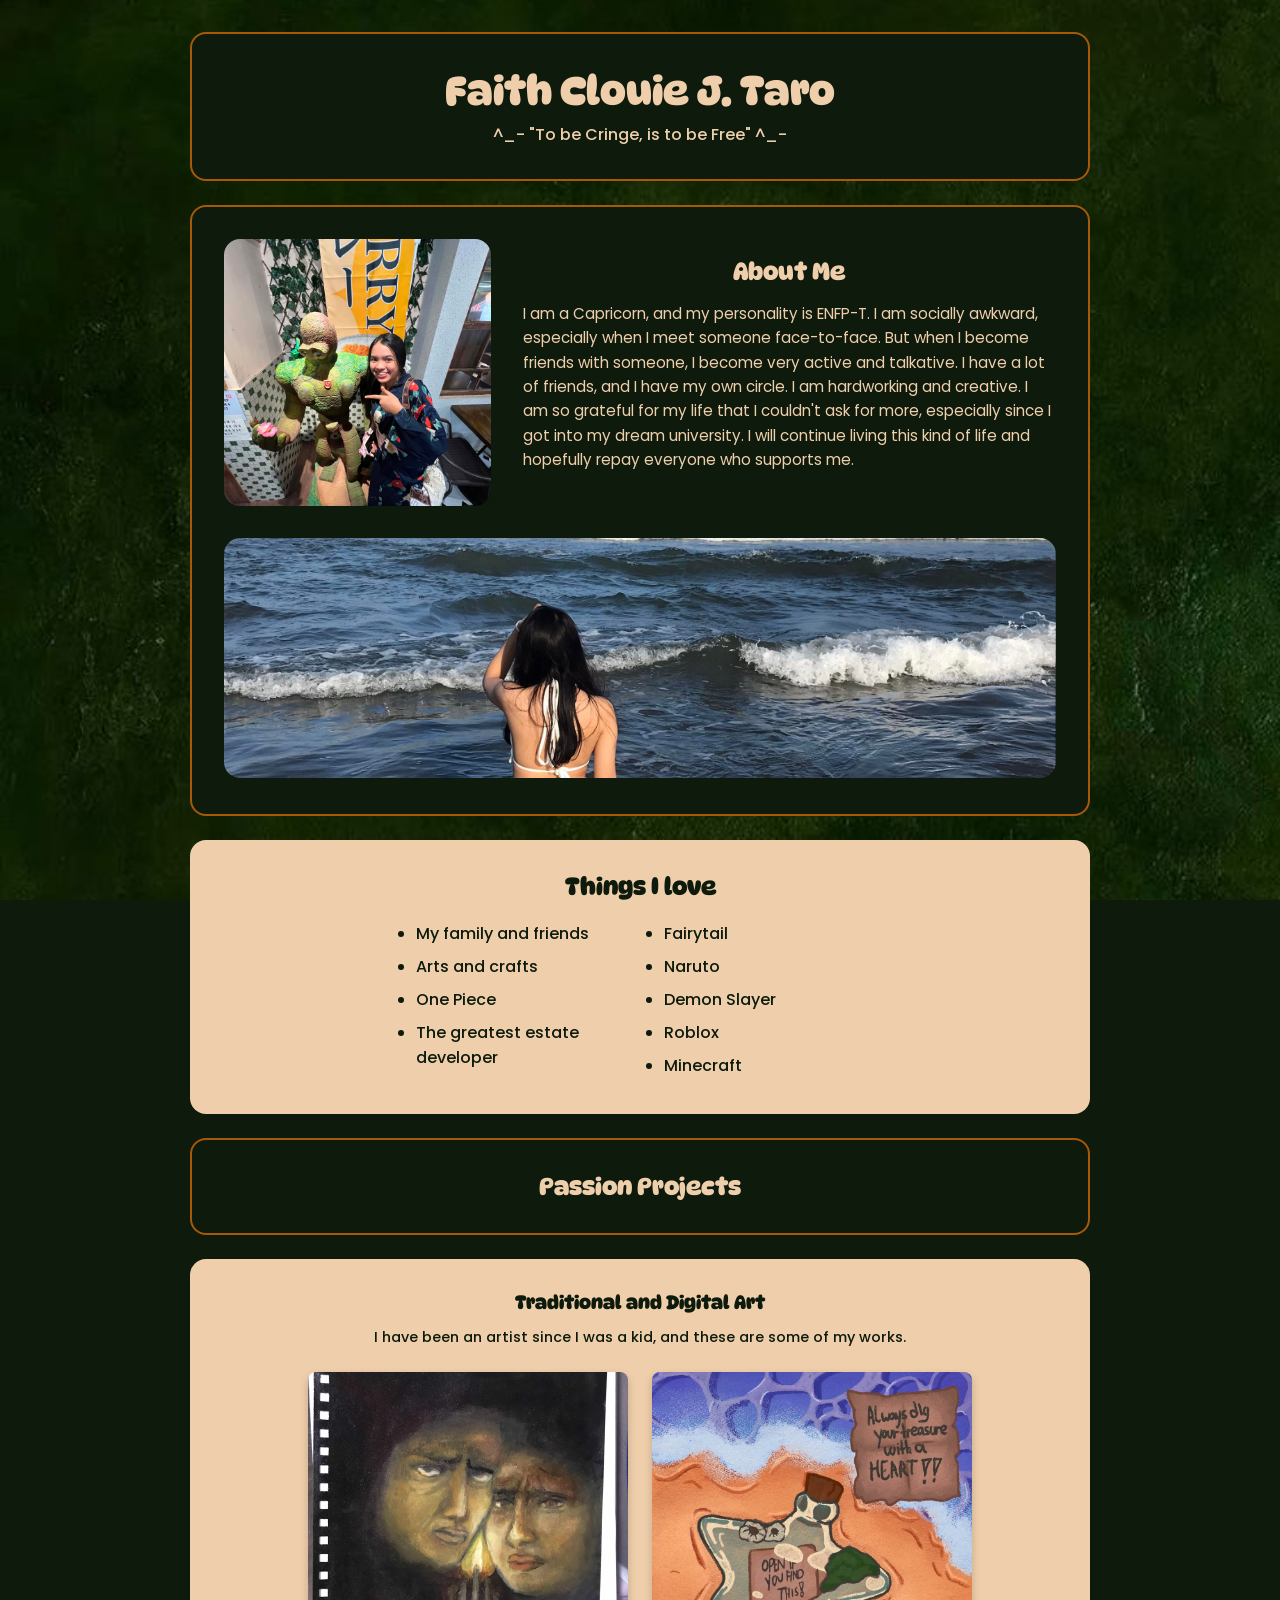
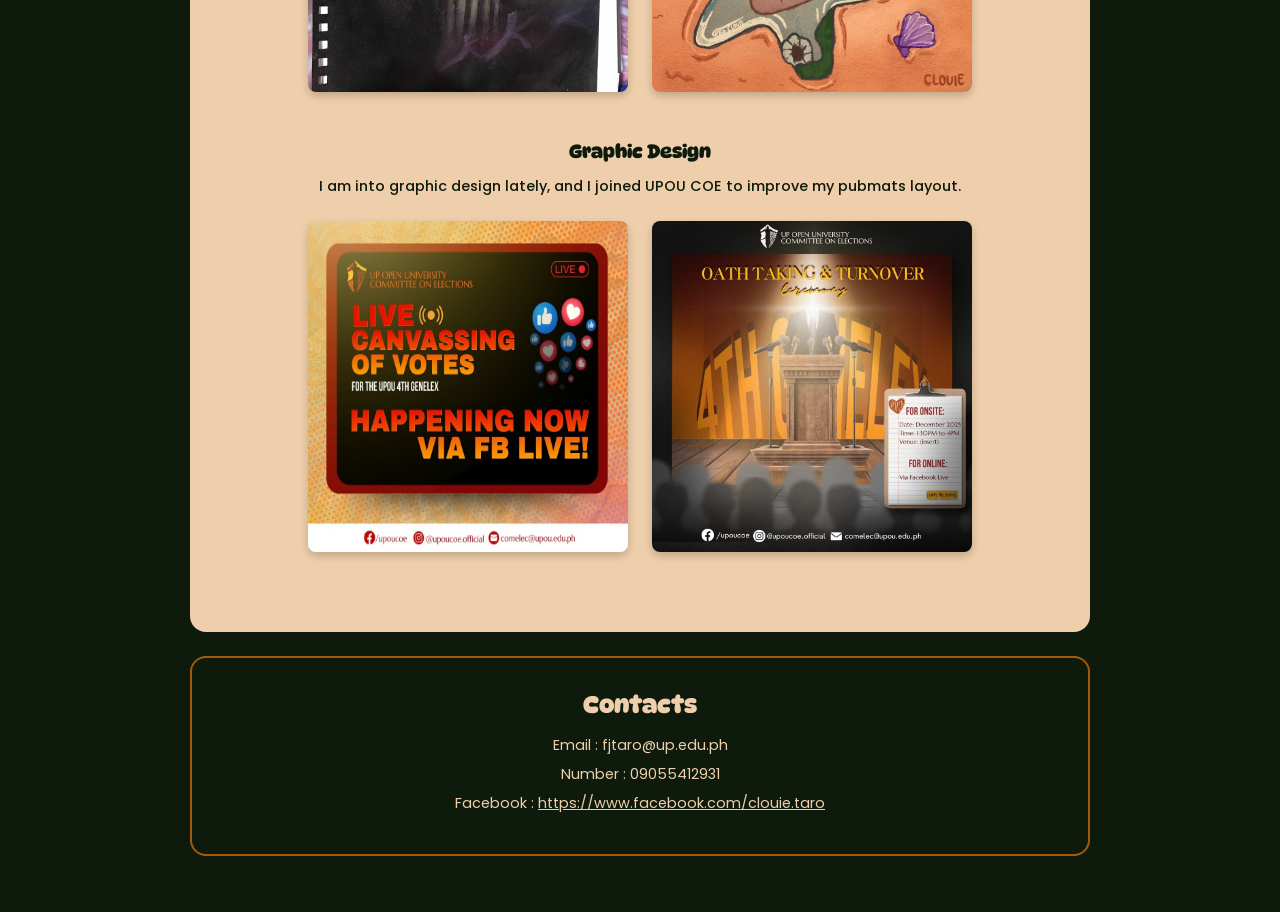
==== Taro_webpage.html @ 1fdd4182 "Rename Taro_webpage (Final Proj).html to Taro_webpage.html" ====
<!DOCTYPE html>
<html lang="en">

<head>
    <meta charset="UTF-8">
    <meta name="viewport" content="width=device-width, initial-scale=1.0">
    <title>Clouie's Profile</title>
    <link rel="preconnect" href="https://fonts.googleapis.com">
    <link rel="preconnect" href="https://fonts.gstatic.com" crossorigin>
    <link href="https://fonts.googleapis.com/css2?family=DynaPuff:wght@400..700&family=Poppins:ital,wght@0,100..900;1,100..900&display=swap" rel="stylesheet">
    <link rel="stylesheet" href="ClouieStyle.css"> 
</head>

<body>
    <header class="header-box"> 
        <h1>Faith Clouie J. Taro</h1>
        <p> ^_- "To be Cringe, is to be Free" ^_- </p>
    </header>

    <main>
    <section class="about-me-box">
            <div class="about-me-img-container">
                <div class="picture-img-container">
                    <img src="img/Clouie-pfp.jpg" alt="Clouie Pfp">
                </div>
                <div class="info-box">
                    <h2>About Me</h2>
                    <p>I am a Capricorn, and my personality is ENFP-T. I am socially awkward, especially when I meet someone face-to-face. But when I become friends with someone, I become very active and talkative. I have a lot of friends, and I have my own circle. I am hardworking and creative. I am so grateful for my life that I couldn't ask for more, especially since I got into my dream university. I will continue living this kind of life and hopefully repay everyone who supports me.</p>
                </div>
            </div>
            <div class="cover-img-container">
                <img src="img/Clouie-cover.jpg" alt="Clouie Cover">
            </div>
        </section>

        <section class="things-i-love-box">
            <h2>Things I love</h2>
            <ul class="two-column-list">
                <li>My family and friends</li>
                <li>Arts and crafts</li>
                <li>One Piece</li>
                <li>The greatest estate developer</li>
                <li>Fairytail</li>
                <li>Naruto</li>
                <li>Demon Slayer</li>
                <li>Roblox</li>
                <li>Minecraft</li>
            </ul>
        </section>

        <section class="projects-title-box">
            <h2>Passion Projects</h2>
        </section>

        <section class="projects-content-box">
            <div class="project-section">
                <h3>Traditional and Digital Art</h3>
                <p>I have been an artist since I was a kid, and these are some of my works.</p>
                <div class="project-img-container">
                    <img src="img/TradPainting1.jpg" alt="Traditional Painting">
                    <img src="img/DigitalArt1.jpg" alt="Digital Art">
                </div>
            </div>
            <div class="project-section">
                <h3>Graphic Design</h3>
                <p>I am into graphic design lately, and I joined UPOU COE to improve my pubmats layout.</p>
                <div class="project-img-container">
                    <img src="img/Layout1.jpg" alt="Graphic Design Layout 1">
                    <img src="img/Layout2.jpg" alt="Graphic Design Layout 2">
                </div>
            </div>
        </section>

    </main>
    
    <footer class="footer-box">
        <h2>Contacts</h2>
        <p>Email : fjtaro@up.edu.ph</p>
        <p>Number : 09055412931</p>
        <p>Facebook : <a href="https://www.facebook.com/clouie.taro">https://www.facebook.com/clouie.taro</a></p>
    </footer>
    
</body>

</html>
---- ClouieStyle.css ----
h1, h2, h3 {
    font-family: 'DynaPuff', cursive;
    margin-top: 0;
}
p, li {
     font-family: 'Poppins', sans-serif;
}

body {
    background-image: url('img/background-img.jpg');
    background-size: cover; 
    background-attachment: fixed; 
    background-position: center;
    background-color: #0d1a0c;
    margin: 0;
    padding: 2rem 1rem;
}

.header-box h1 {
    font-size: 2.5rem;
    margin-bottom: 0.5rem;
}

.header-box p {
    margin: 0;
    font-weight: 500;
}

.header-box, 
.about-me-box, 
.things-i-love-box, 
.projects-title-box, 
.projects-content-box, 
.footer-box {
    max-width: 56.25rem;
    margin: 0 auto 1.5rem auto; 
    box-sizing: border-box;
    border-radius: 1rem; 
    padding: 2rem;
    text-align: center;
}

.header-box, 
.about-me-box, 
.projects-title-box, 
.footer-box {
    background-color: #0d1a0c;
    border: 2px solid #a65a07;
    color: #efcfab;
}

.about-me-img-container {
    display: flex;
    gap: 2rem;
    align-items: center;
    text-align: left;
}
.picture-img-container {
    flex: 1;
    display: flex;
    justify-content: center;
}
.picture-img-container img {
    width: 100%;
    max-width: 18rem;
    border-radius: 1rem;
    object-fit: cover;
}
.info-box {
    flex: 2;
}
.info-box h2 {
    text-align: center;
    margin-bottom: 1rem;
}
.info-box p {
    line-height: 1.6;
    font-size: 0.95rem;
}

.cover-img-container {
    margin-top: 2rem;
    width: 100%;
}

.cover-img-container img {
    width: 100%;
    height: 15rem;
    object-fit: cover; 
    border-radius: 1rem;
}

@media (max-width: 48rem) {
    .about-me-flex-container {
        flex-direction: column;
    }
}


.things-i-love-box, 
.projects-content-box {
    background-color: #efcfab;
    color: #0d1a0c;
}
.things-i-love-box h2 {
    color: #0d1a0c;
}
.two-column-list {
    list-style-type: disc;
    text-align: left;
    columns: 2;
    -webkit-columns: 2;
    -moz-columns: 2;
    max-width: 30rem;
    margin: 0 auto;
    padding-left: 2rem;
}
.two-column-list li {
    font-weight: 500;
    margin-bottom: 0.5rem;
    break-inside: avoid;
}



.projects-title-box h2 {
    margin: 0;
}
.projects-content-box h3 {
    margin-bottom: 0.5rem;
}
.projects-content-box p {
    margin-bottom: 1.5rem;
    font-size: 0.9rem;
    font-weight: 500;
}
.project-img-container {
    display: flex;
    justify-content: center;
    gap: 1.5rem;
    flex-wrap: wrap;
}
.project-img-container img {
    width: 100%;
    max-width: 20rem;
    border-radius: 0.5rem;
    box-shadow: 0 4px 8px rgba(0,0,0,0.2);
}
.project-section {
    margin-bottom: 3rem;
}



.footer-box h2 {
    margin-bottom: 1rem;
}
.footer-box p {
    margin: 0.5rem 0;
    font-size: 0.9rem;
}
.footer-box a {
    color: #efcfab;
    text-decoration: underline;
}
.footer-box a:hover {
    color: #a65a07;
}
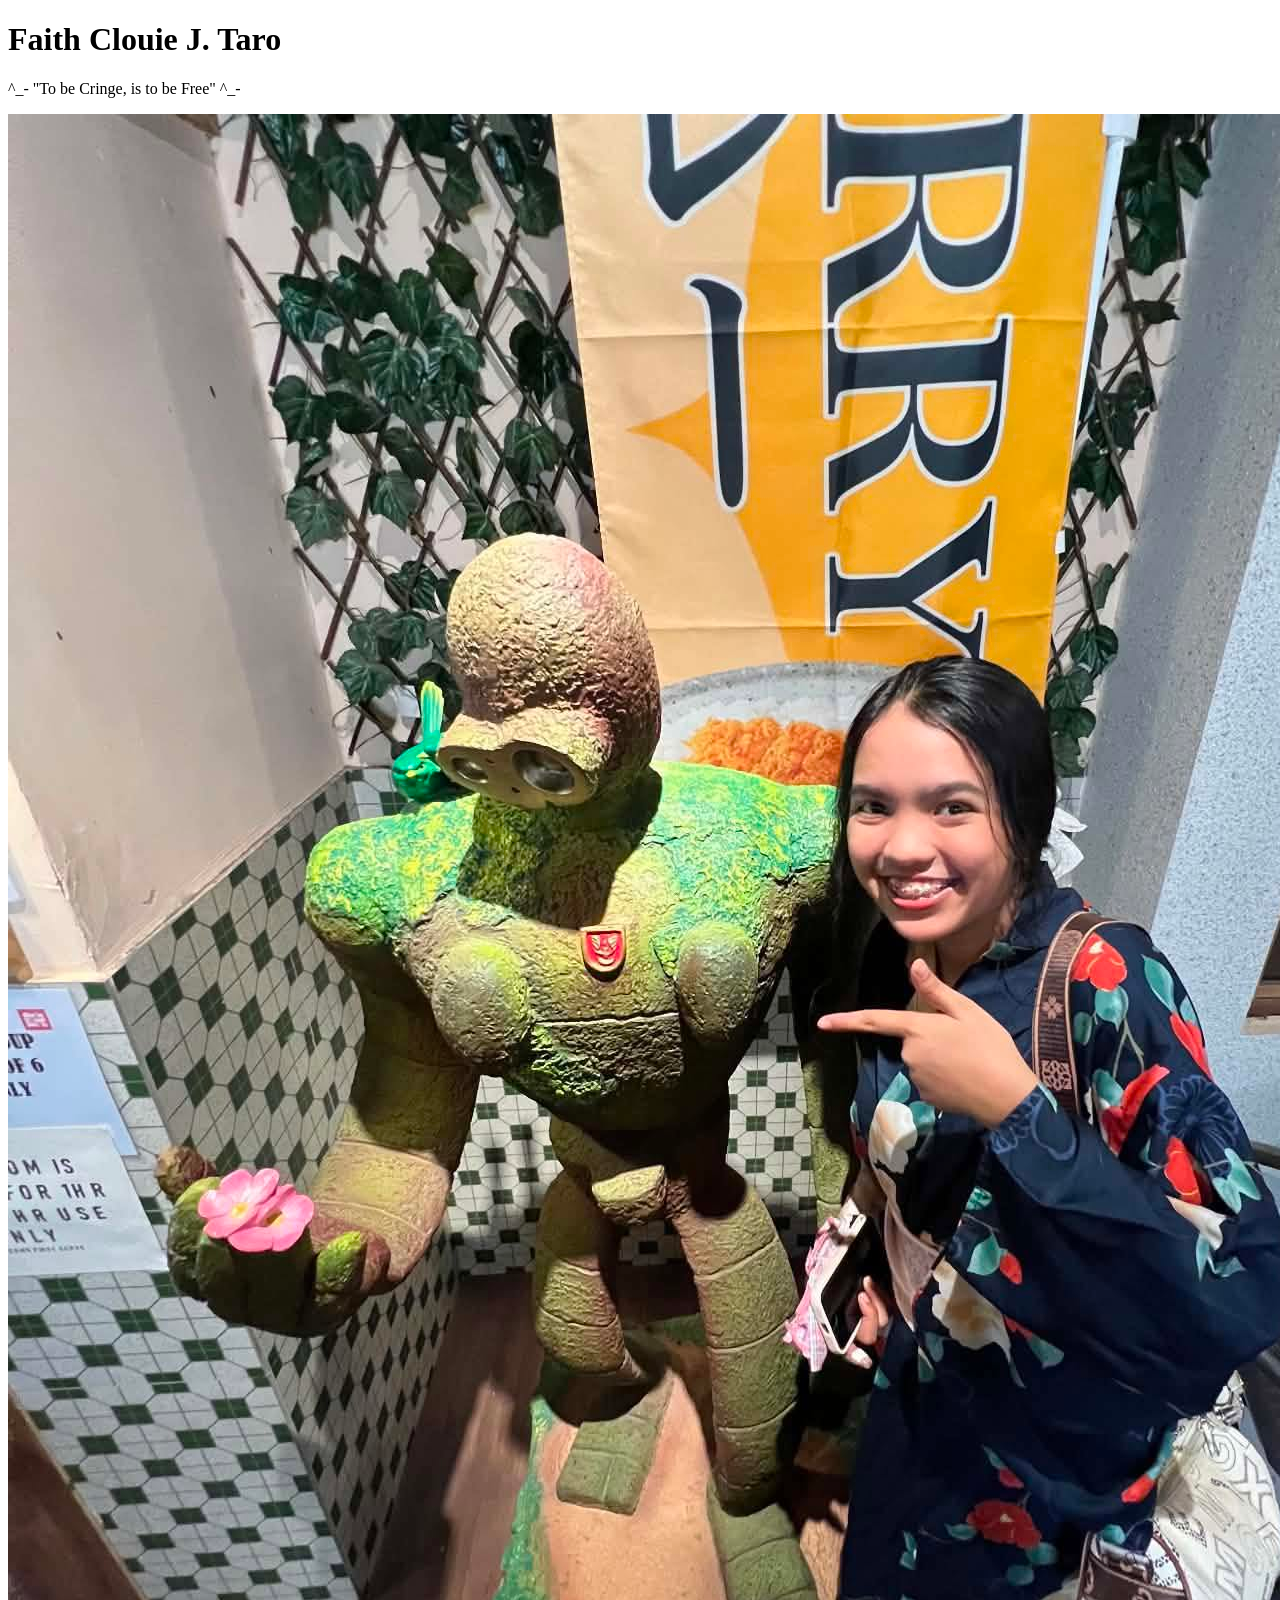
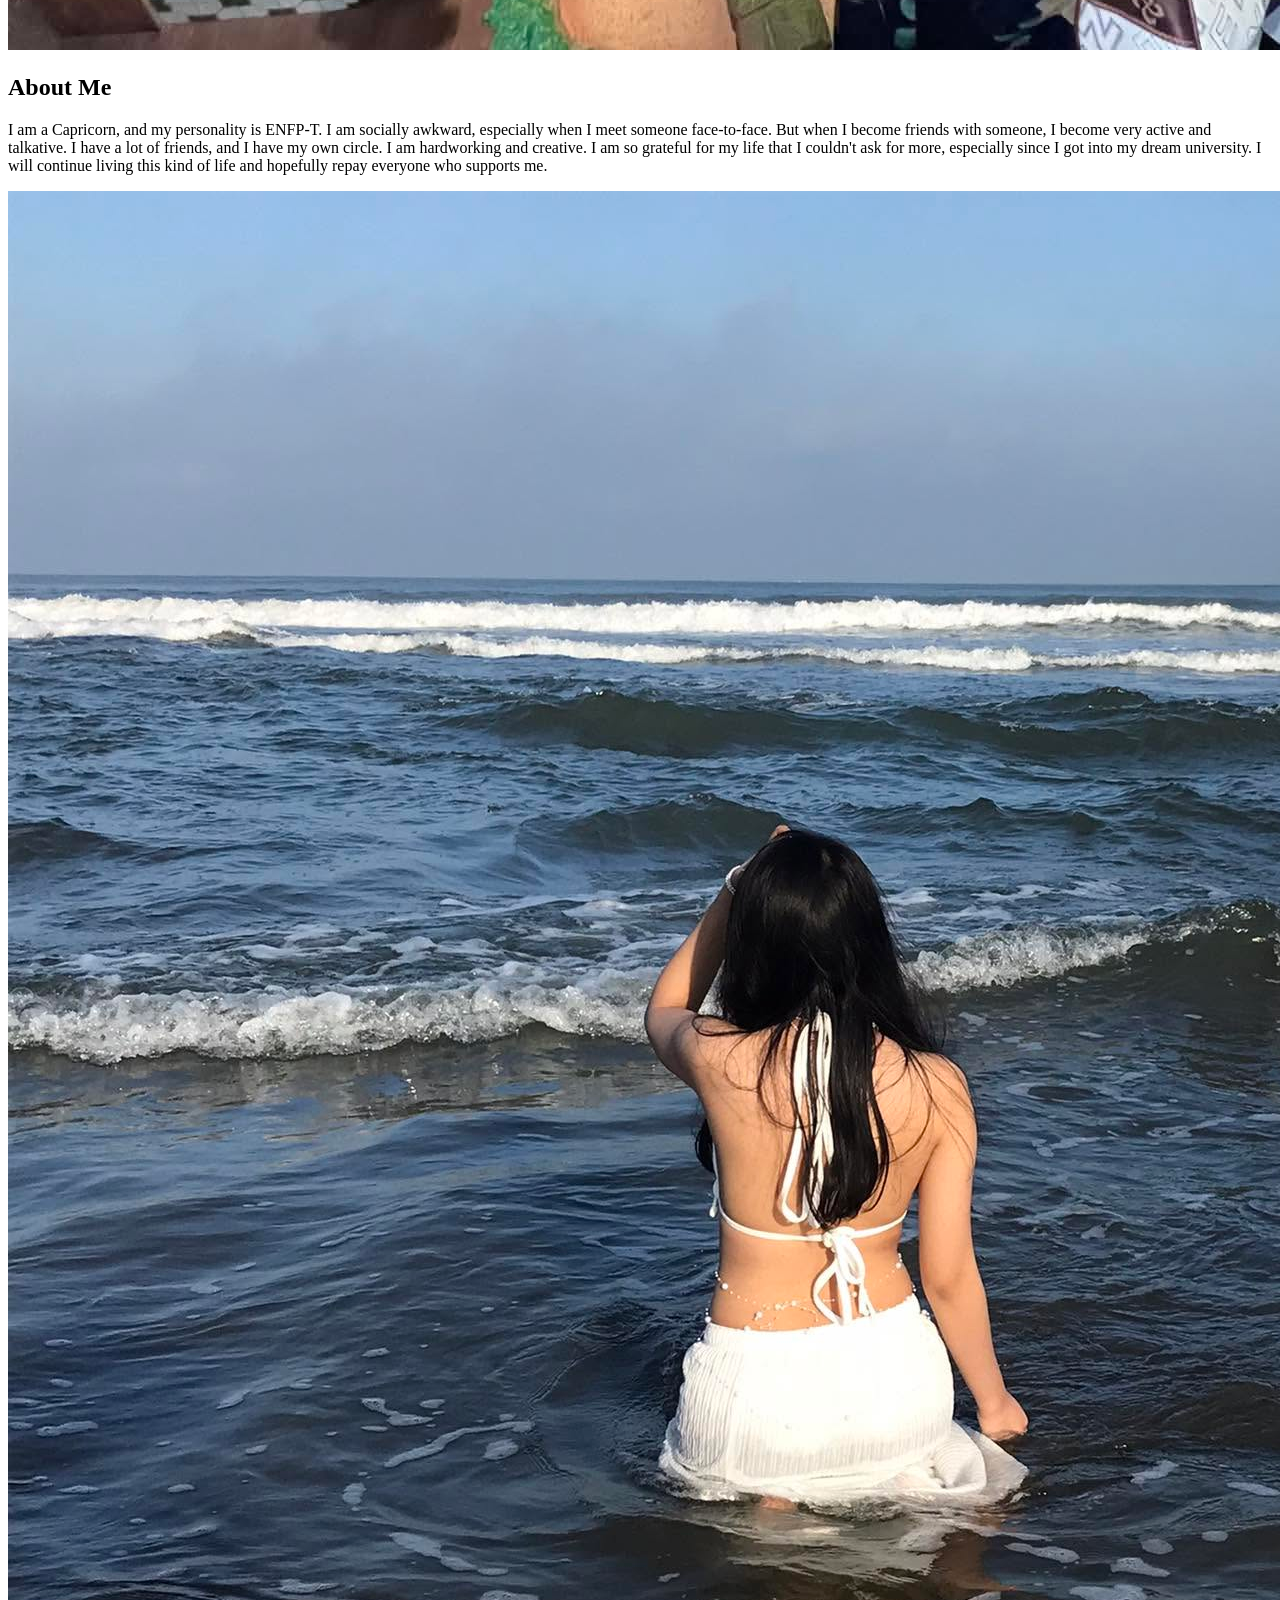
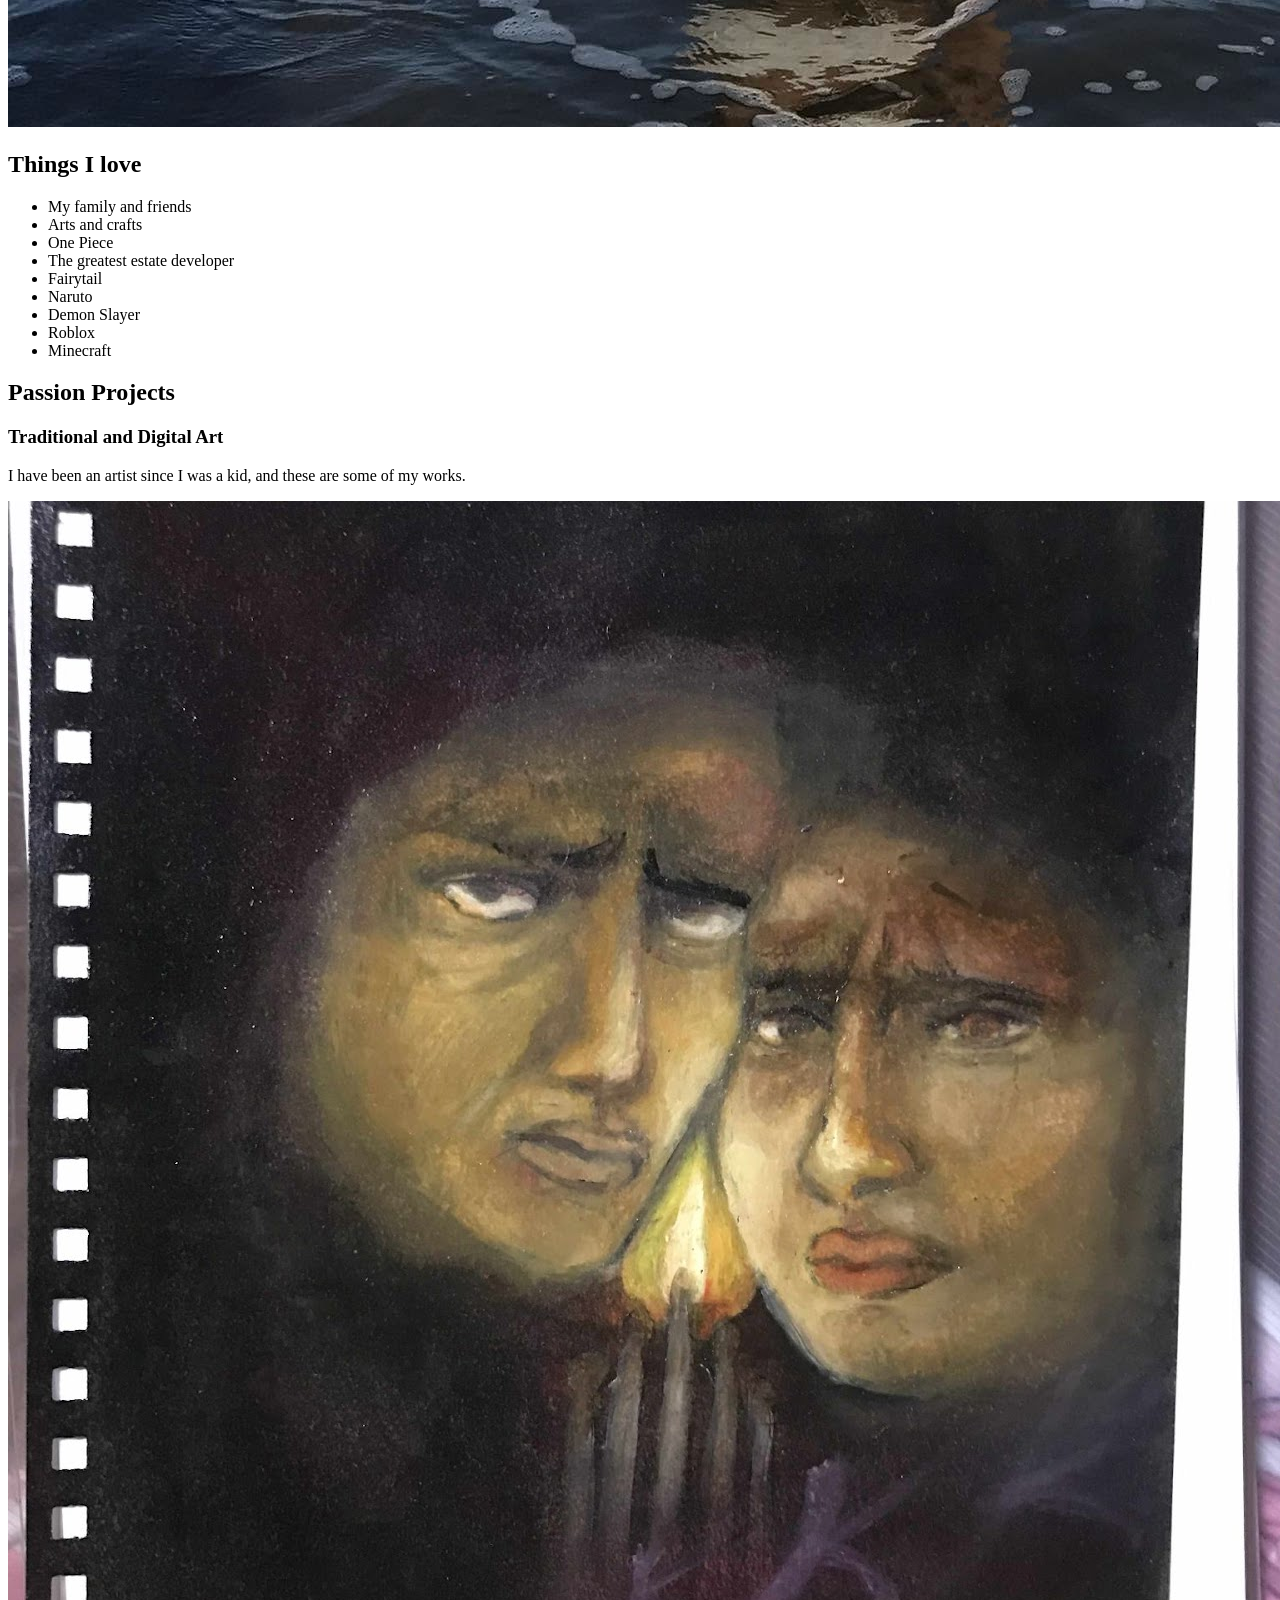
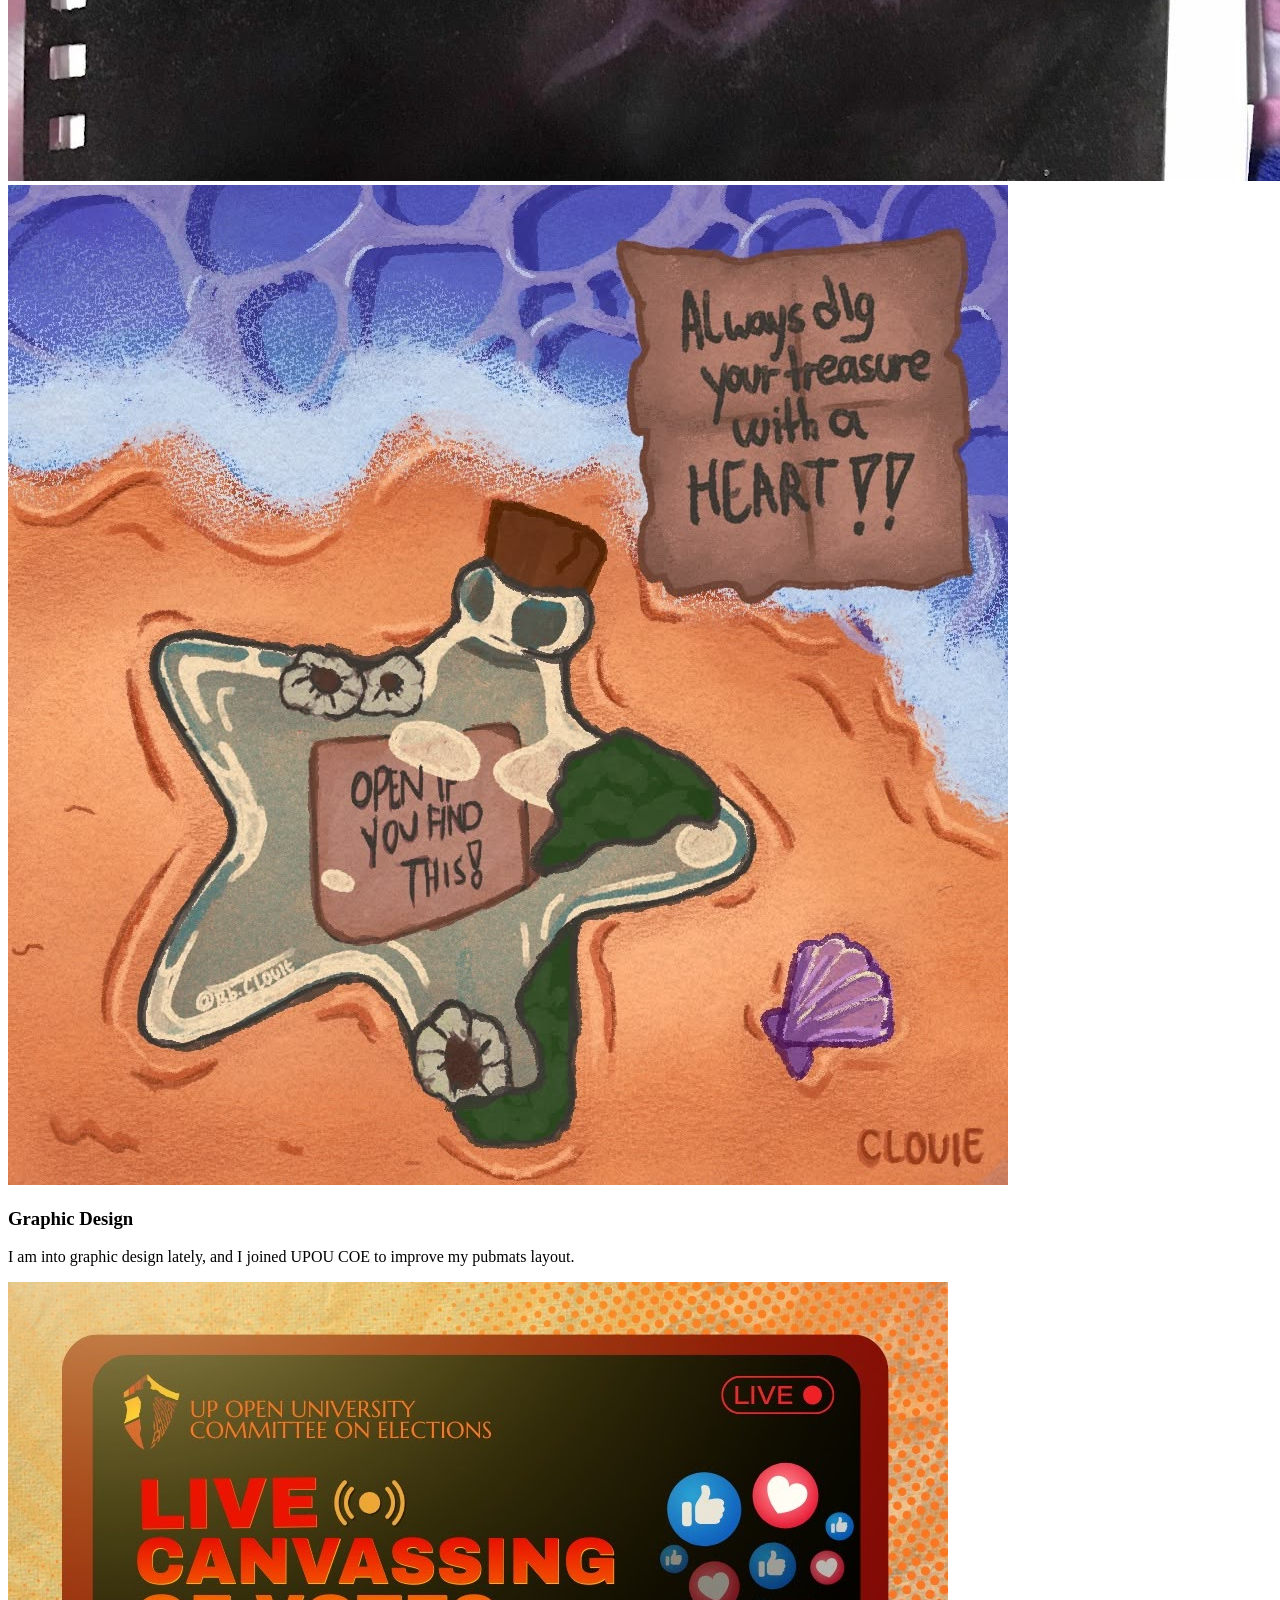
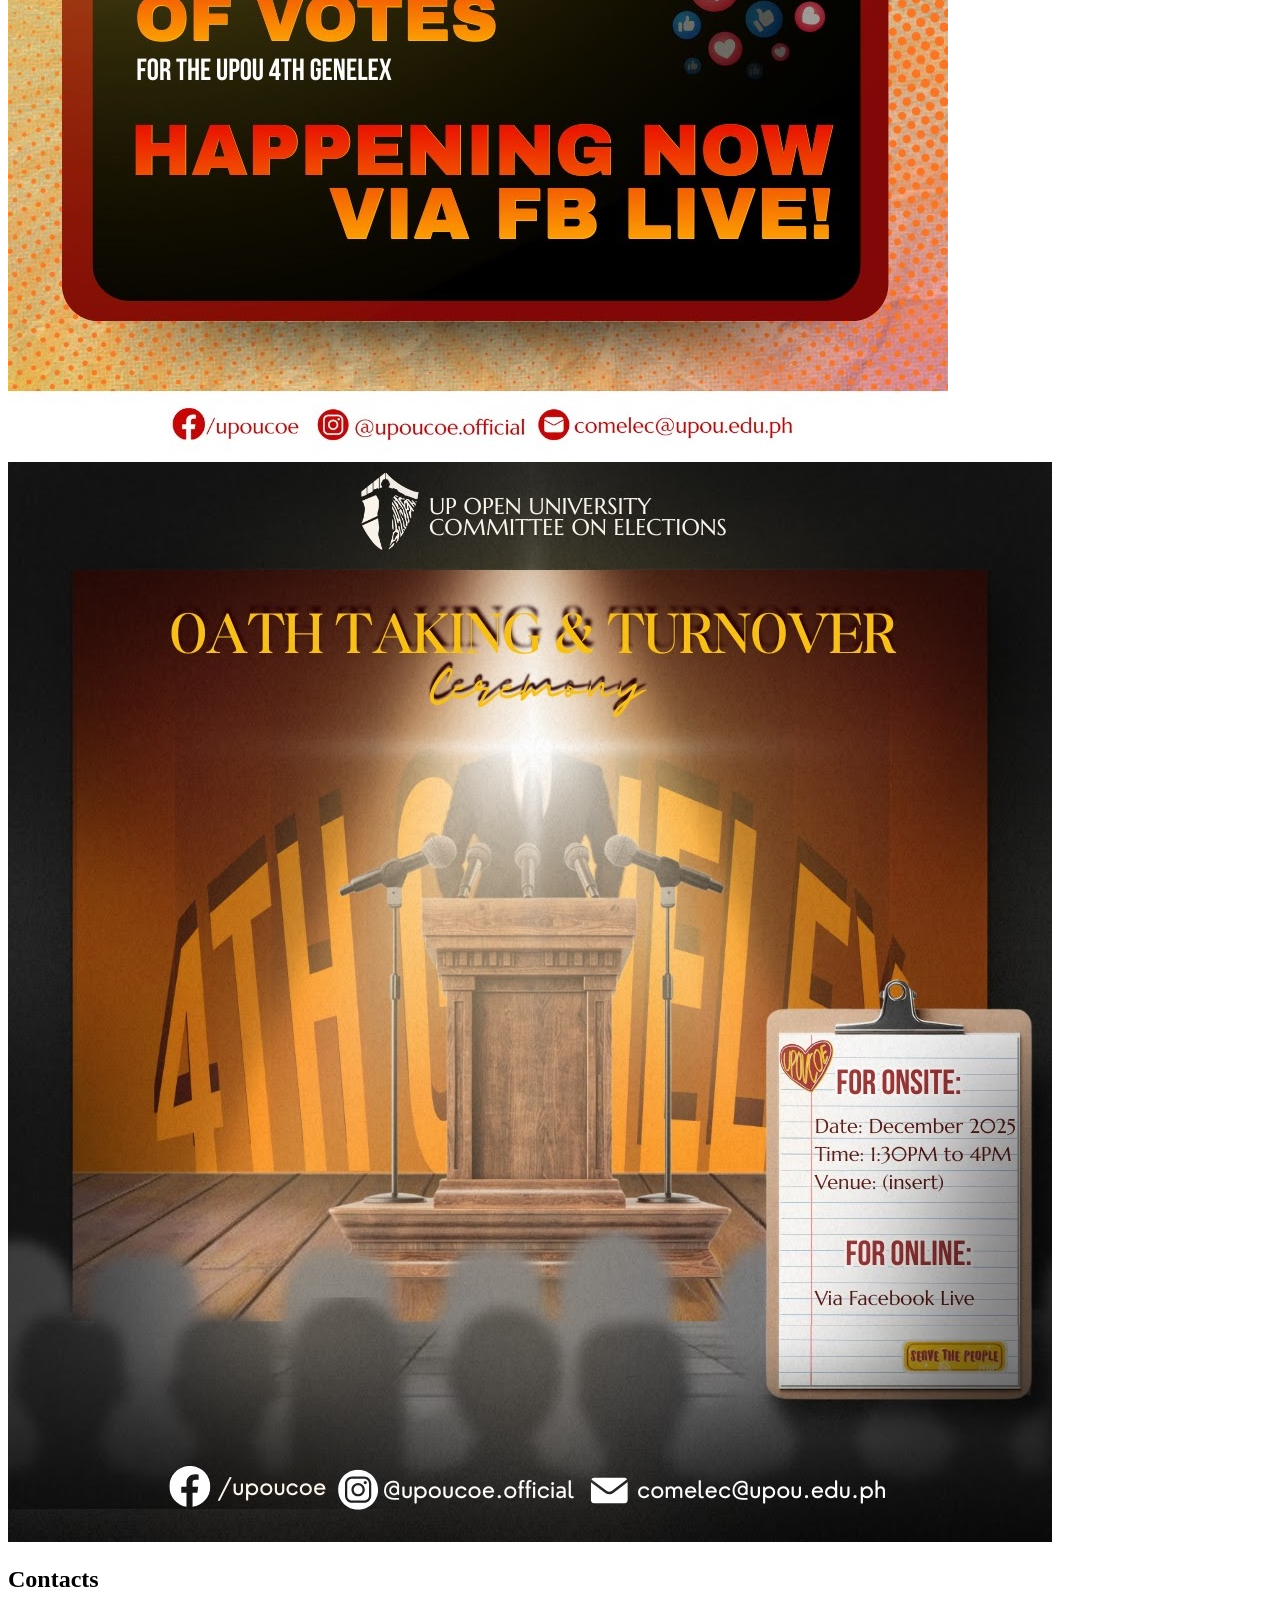
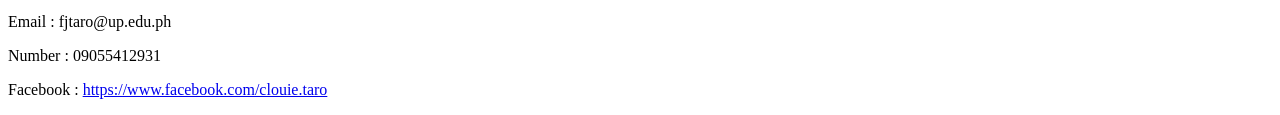
==== commit 599e1d24: "Update Taro_webpage.html" ====
--- a/Taro_webpage.html
+++ b/Taro_webpage.html
@@ -1,6 +1,5 @@
 <!DOCTYPE html>
 <html lang="en">
-
 <head>
     <meta charset="UTF-8">
     <meta name="viewport" content="width=device-width, initial-scale=1.0">
